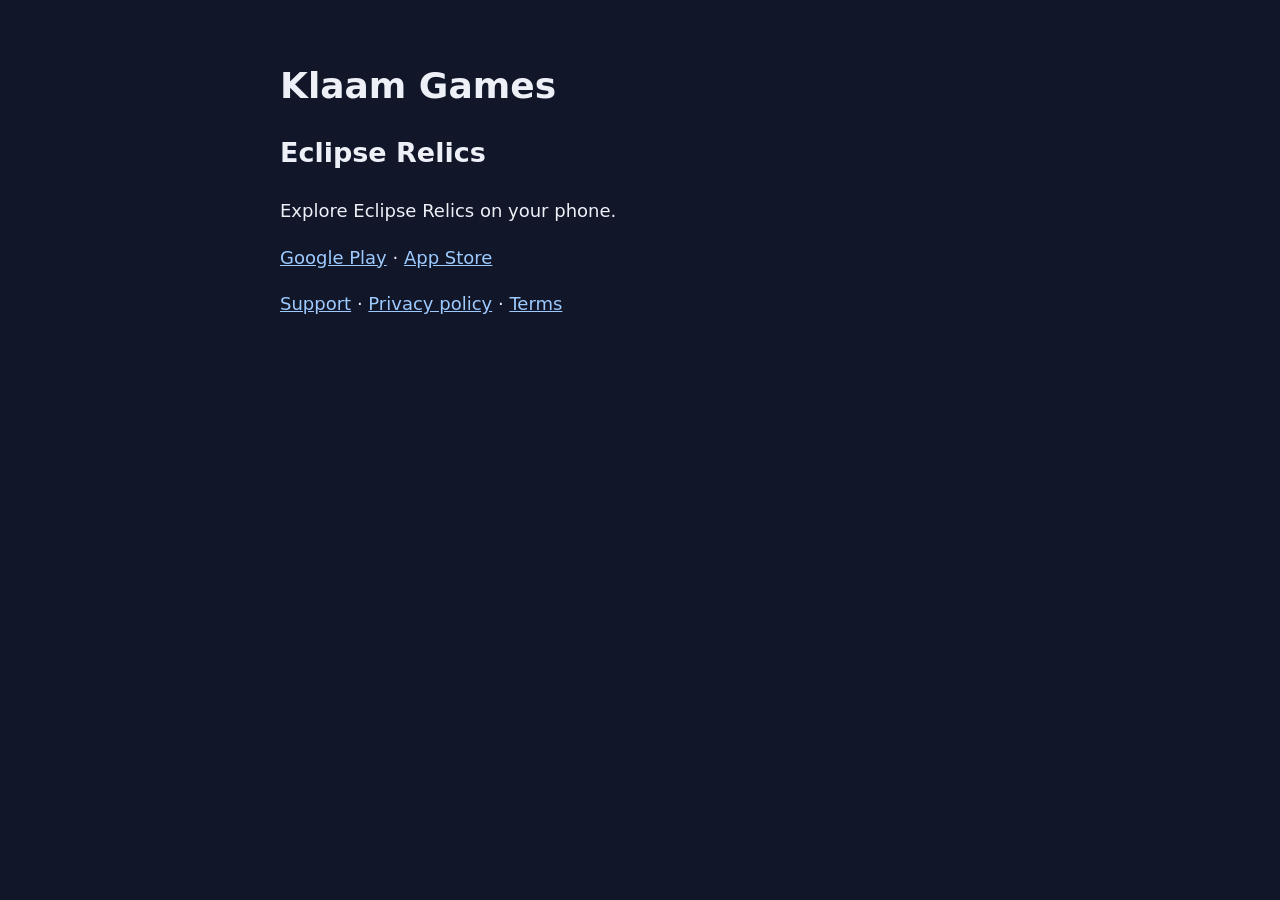
==== index.html @ dec5c5c2 "Publish Klaam Games website and AdMob app-ads verification" ====
<!doctype html>
<html lang="en">
<meta charset="utf-8">
<meta name="viewport" content="width=device-width, initial-scale=1">
<title>Klaam Games — Eclipse Relics</title>
<style>body{font:18px/1.6 system-ui,sans-serif;max-width:720px;margin:64px auto;padding:0 24px;color:#eef0f8;background:#111628}a{color:#9ecbff}h1{line-height:1.2}</style>
<main><h1>Klaam Games</h1><h2>Eclipse Relics</h2>
<p>Explore Eclipse Relics on your phone.</p>
<p><a href="https://play.google.com/store/apps/details?id=com.klaamgames.eclipserelics">Google Play</a> · <a href="https://apps.apple.com/app/id6768101797">App Store</a></p>
<p><a href="/KlaamGames/support.html">Support</a> · <a href="/KlaamGames/privacy.html">Privacy policy</a> · <a href="/KlaamGames/terms.html">Terms</a></p></main>
</html>
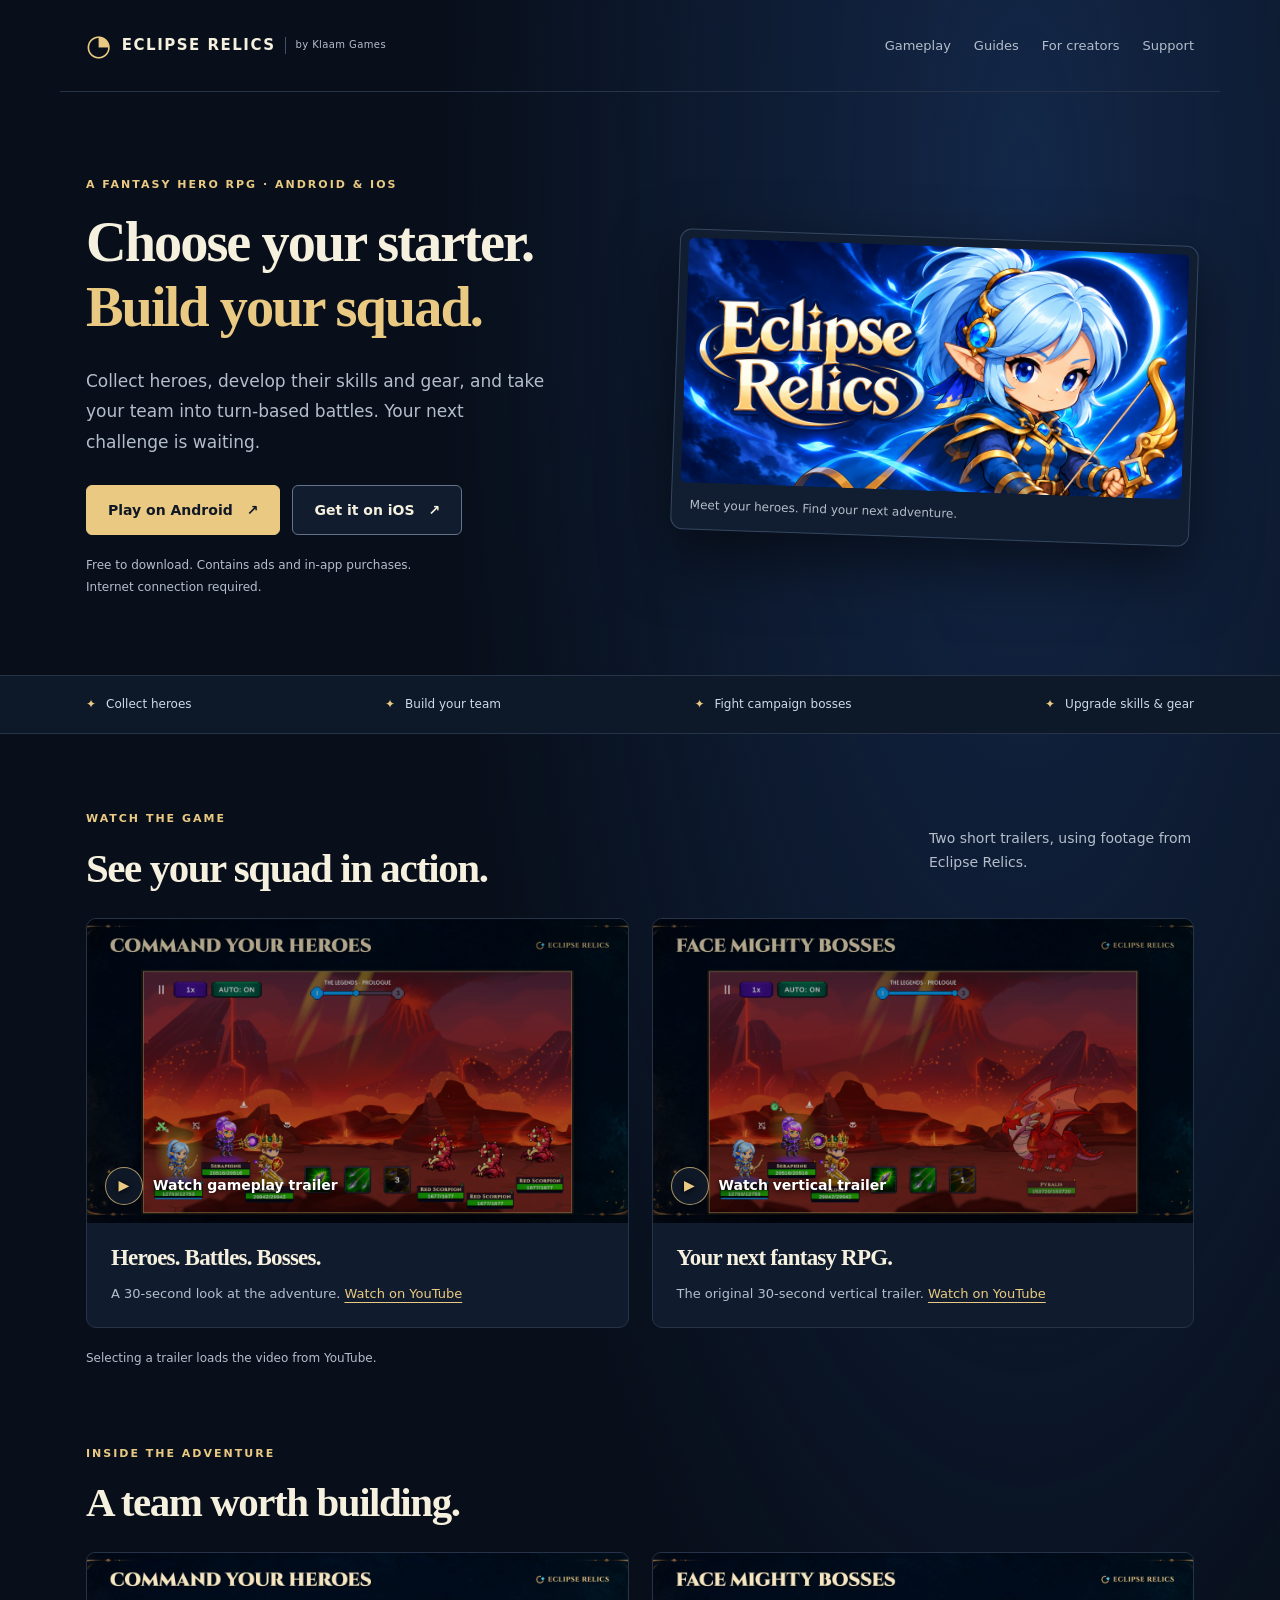
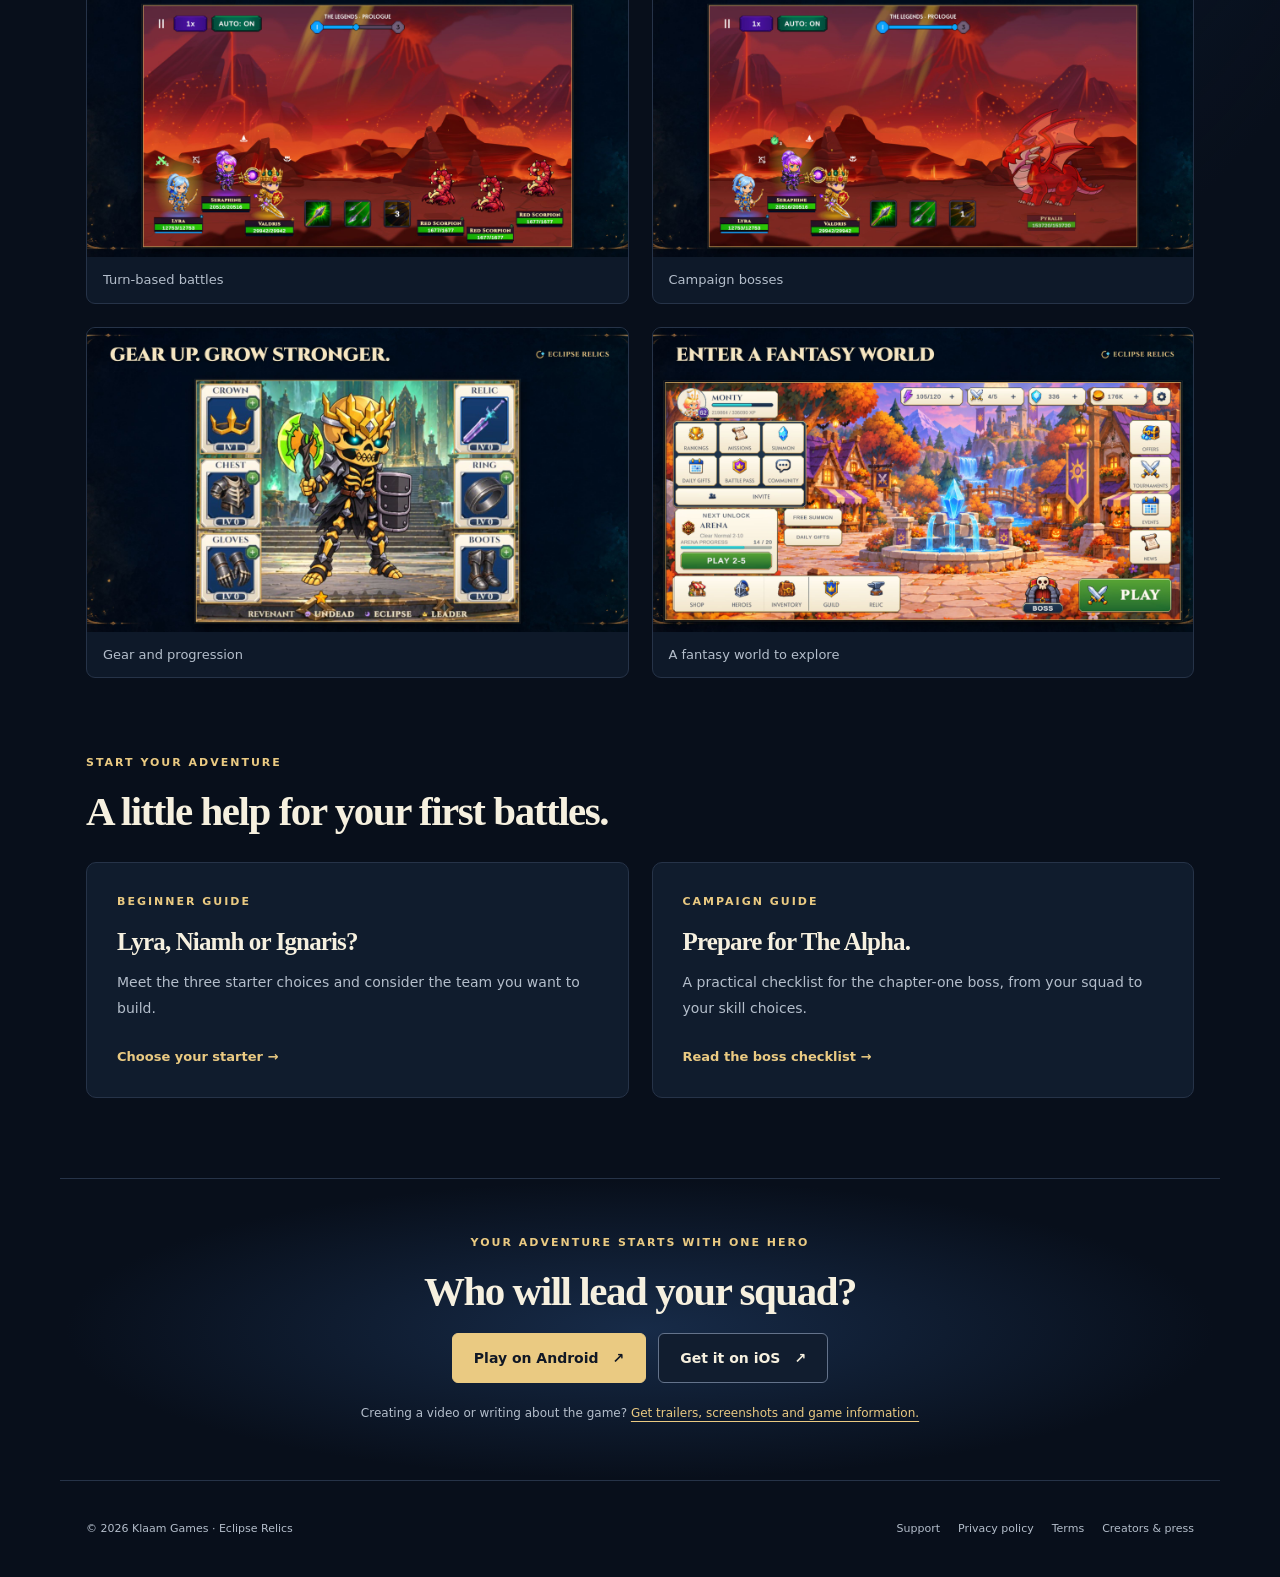
==== commit dfe30f79: "Publish Eclipse Relics gameplay, beginner guides and creator kit" ====
--- a/index.html
+++ b/index.html
@@ -1,11 +1,177 @@
 <!doctype html>
 <html lang="en">
+<head>
 <meta charset="utf-8">
-<meta name="viewport" content="width=device-width, initial-scale=1">
-<title>Klaam Games — Eclipse Relics</title>
-<style>body{font:18px/1.6 system-ui,sans-serif;max-width:720px;margin:64px auto;padding:0 24px;color:#eef0f8;background:#111628}a{color:#9ecbff}h1{line-height:1.2}</style>
-<main><h1>Klaam Games</h1><h2>Eclipse Relics</h2>
-<p>Explore Eclipse Relics on your phone.</p>
-<p><a href="https://play.google.com/store/apps/details?id=com.klaamgames.eclipserelics">Google Play</a> · <a href="https://apps.apple.com/app/id6768101797">App Store</a></p>
-<p><a href="/KlaamGames/support.html">Support</a> · <a href="/KlaamGames/privacy.html">Privacy policy</a> · <a href="/KlaamGames/terms.html">Terms</a></p></main>
+<meta name="viewport" content="width=device-width,initial-scale=1">
+<title>Eclipse Relics — Build Your Hero Squad | Klaam Games</title>
+<meta name="description" content="Choose your starter, collect heroes and build a squad for turn-based fantasy battles. Watch gameplay, read beginner guides and play free on Android or iOS.">
+<link rel="canonical" href="https://darthluvjoy-alt.github.io/">
+<meta property="og:type" content="website">
+<meta property="og:title" content="Eclipse Relics — Build Your Hero Squad | Klaam Games">
+<meta property="og:description" content="Choose your starter, collect heroes and build a squad for turn-based fantasy battles. Watch gameplay, read beginner guides and play free on Android or iOS.">
+<meta property="og:url" content="https://darthluvjoy-alt.github.io/">
+<meta property="og:image" content="https://darthluvjoy-alt.github.io/assets/eclipse-relics-share.png">
+<meta name="twitter:card" content="summary_large_image">
+<meta name="theme-color" content="#080f1b">
+<link rel="stylesheet" href="/styles.css">
+<script src="/site.js" defer>
+</script>
+</head>
+<body>
+<a class="skip" href="#main">Skip to content</a>
+<header class="site-header wrap">
+<a class="brand" href="/">
+<span aria-hidden="true">◔</span> ECLIPSE RELICS <small>by Klaam Games</small>
+</a>
+<nav aria-label="Main navigation">
+<a href="/#gameplay">Gameplay</a>
+<a href="/#guides">Guides</a>
+<a href="/press/">For creators</a>
+<a href="/KlaamGames/support.html">Support</a>
+</nav>
+</header>
+<main id="main">
+<section class="hero wrap">
+<div>
+<p class="eyebrow">A fantasy hero RPG · Android &amp; iOS</p>
+<h1>Choose your starter.<br>
+<em>Build your squad.</em>
+</h1>
+<p class="lead">Collect heroes, develop their skills and gear, and take your team into turn-based battles. Your next challenge is waiting.</p>
+<div class="store-links">
+<a class="button primary" href="https://play.google.com/store/apps/details?id=com.klaamgames.eclipserelics">Play on Android <span aria-hidden="true">↗</span>
+</a>
+<a class="button secondary" href="https://apps.apple.com/app/id6768101797">Get it on iOS <span aria-hidden="true">↗</span>
+</a>
+</div>
+<p class="fineprint">Free to download. Contains ads and in-app purchases.<br>Internet connection required.</p>
+</div>
+<figure class="hero-art">
+<img src="/assets/eclipse-relics-share.png" width="1024" height="500" alt="Lyra, the blue-haired archer, beside the Eclipse Relics logo" fetchpriority="high">
+<figcaption>Meet your heroes. Find your next adventure.</figcaption>
+</figure>
+</section>
+<div class="feature-strip">
+<div class="wrap">
+<span>Collect heroes</span>
+<span>Build your team</span>
+<span>Fight campaign bosses</span>
+<span>Upgrade skills &amp; gear</span>
+</div>
+</div>
+<section class="wrap section" id="gameplay">
+<div class="section-heading">
+<div>
+<p class="eyebrow">Watch the game</p>
+<h2>See your squad in action.</h2>
+</div>
+<p>Two short trailers, using footage from Eclipse Relics.</p>
+</div>
+<div class="trailers">
+<article class="trailer-card">
+<a class="video-preview" href="https://www.youtube.com/watch?v=3YpnAbJ2MR8" data-video="3YpnAbJ2MR8" data-title="Eclipse Relics gameplay trailer">
+<img src="/assets/command-your-heroes.jpg" width="2560" height="1440" loading="lazy" alt="Turn-based battle footage in Eclipse Relics">
+<span class="play-label">
+<b aria-hidden="true">▶</b> Watch gameplay trailer</span>
+</a>
+<div class="card-copy">
+<h3>Heroes. Battles. Bosses.</h3>
+<p>A 30-second look at the adventure. <a href="https://www.youtube.com/watch?v=3YpnAbJ2MR8">Watch on YouTube</a>
+</p>
+</div>
+</article>
+<article class="trailer-card">
+<a class="video-preview" href="https://www.youtube.com/watch?v=YLf_I1Ic7Hc" data-video="YLf_I1Ic7Hc" data-title="Eclipse Relics vertical trailer">
+<img src="/assets/face-mighty-bosses.jpg" width="2560" height="1440" loading="lazy" alt="A campaign boss encounter in Eclipse Relics">
+<span class="play-label">
+<b aria-hidden="true">▶</b> Watch vertical trailer</span>
+</a>
+<div class="card-copy">
+<h3>Your next fantasy RPG.</h3>
+<p>The original 30-second vertical trailer. <a href="https://www.youtube.com/watch?v=YLf_I1Ic7Hc">Watch on YouTube</a>
+</p>
+</div>
+</article>
+</div>
+<p class="fineprint">Selecting a trailer loads the video from YouTube.</p>
+</section>
+<section class="wrap section">
+<div class="section-heading">
+<div>
+<p class="eyebrow">Inside the adventure</p>
+<h2>A team worth building.</h2>
+</div>
+</div>
+<div class="screenshots">
+<figure>
+<a href="/assets/command-your-heroes.jpg">
+<img src="/assets/command-your-heroes.jpg" width="2560" height="1440" loading="lazy" alt="Eclipse Relics prologue battle with hero and skill controls">
+</a>
+<figcaption>Turn-based battles</figcaption>
+</figure>
+<figure>
+<a href="/assets/face-mighty-bosses.jpg">
+<img src="/assets/face-mighty-bosses.jpg" width="2560" height="1440" loading="lazy" alt="A campaign boss encounter">
+</a>
+<figcaption>Campaign bosses</figcaption>
+</figure>
+<figure>
+<a href="/assets/gear-up.jpg">
+<img src="/assets/gear-up.jpg" width="2560" height="1440" loading="lazy" alt="Hero equipment and progression in Eclipse Relics">
+</a>
+<figcaption>Gear and progression</figcaption>
+</figure>
+<figure>
+<a href="/assets/fantasy-world.jpg">
+<img src="/assets/fantasy-world.jpg" width="2560" height="1440" loading="lazy" alt="A fantasy location in Eclipse Relics">
+</a>
+<figcaption>A fantasy world to explore</figcaption>
+</figure>
+</div>
+</section>
+<section class="wrap section" id="guides">
+<div class="section-heading">
+<div>
+<p class="eyebrow">Start your adventure</p>
+<h2>A little help for your first battles.</h2>
+</div>
+</div>
+<div class="guide-cards">
+<a class="guide-card" href="/guides/choose-your-starter/">
+<span class="eyebrow">Beginner guide</span>
+<h3>Lyra, Niamh or Ignaris?</h3>
+<p>Meet the three starter choices and consider the team you want to build.</p>
+<span class="text-link">Choose your starter →</span>
+</a>
+<a class="guide-card" href="/guides/the-alpha/">
+<span class="eyebrow">Campaign guide</span>
+<h3>Prepare for The Alpha.</h3>
+<p>A practical checklist for the chapter-one boss, from your squad to your skill choices.</p>
+<span class="text-link">Read the boss checklist →</span>
+</a>
+</div>
+</section>
+<section class="wrap final-cta">
+<p class="eyebrow">Your adventure starts with one hero</p>
+<h2>Who will lead your squad?</h2>
+<div class="store-links">
+<a class="button primary" href="https://play.google.com/store/apps/details?id=com.klaamgames.eclipserelics">Play on Android <span aria-hidden="true">↗</span>
+</a>
+<a class="button secondary" href="https://apps.apple.com/app/id6768101797">Get it on iOS <span aria-hidden="true">↗</span>
+</a>
+</div>
+<p class="fineprint">Creating a video or writing about the game? <a href="/press/">Get trailers, screenshots and game information.</a>
+</p>
+</section>
+</main>
+<footer class="wrap site-footer">
+<p>© 2026 Klaam Games · Eclipse Relics</p>
+<nav aria-label="Footer navigation">
+<a href="/KlaamGames/support.html">Support</a>
+<a href="/KlaamGames/privacy.html">Privacy policy</a>
+<a href="/KlaamGames/terms.html">Terms</a>
+<a href="/press/">Creators &amp; press</a>
+</nav>
+</footer>
+</body>
 </html>
--- a/styles.css
+++ b/styles.css
@@ -0,0 +1 @@
+:root{color-scheme:dark;--bg:#080f1b;--panel:#101c2d;--text:#f6f0df;--muted:#b4becb;--gold:#eaca82;--line:#263348;font-family:system-ui,-apple-system,BlinkMacSystemFont,"Segoe UI",sans-serif;line-height:1.65;color:var(--text);background:var(--bg)}*{box-sizing:border-box}html{scroll-behavior:smooth;scroll-padding-top:24px}body{margin:0;background:radial-gradient(ellipse at 80% 6%,#132748 0,transparent 40%),var(--bg)}a{color:var(--gold);text-underline-offset:4px}a:hover{color:#fff0c9}a:focus-visible,button:focus-visible{outline:3px solid #8ecbff;outline-offset:5px}img{display:block;max-width:100%;height:auto}figure{margin:0}.wrap{max-width:1160px;margin-inline:auto;padding-inline:26px}.skip{position:absolute;top:-100px;left:20px;z-index:10;padding:12px;background:var(--gold);color:var(--bg)}.skip:focus{top:12px}.site-header{display:flex;align-items:center;justify-content:space-between;gap:24px;min-height:92px;border-bottom:1px solid var(--line)}.brand{display:flex;align-items:center;gap:9px;color:var(--text);font-weight:800;font-size:15px;letter-spacing:1.5px;text-decoration:none}.brand small{color:var(--muted);font-size:10px;letter-spacing:.4px;border-left:1px solid #41506a;padding-left:10px;font-weight:500}.brand>span{font-size:29px;color:var(--gold)}nav{display:flex;gap:23px;flex-wrap:wrap}nav a{color:var(--muted);font-size:13px;text-decoration:none}.hero{display:grid;grid-template-columns:1.06fr 1fr;align-items:center;gap:38px;padding-block:84px 76px}.eyebrow{text-transform:uppercase;letter-spacing:2px;font-size:11px;font-weight:700;color:var(--gold);margin:0 0 16px}h1,h2,h3{font-family:Georgia,"Times New Roman",serif;line-height:1.15;letter-spacing:-.035em}h1{font-size:clamp(38px,4.4vw,61px);margin:0 0 26px}h1 em{font-style:normal;color:var(--gold)}h2{font-size:clamp(30px,3.2vw,43px);margin:0 0 18px}h3{font-size:25px;margin:0 0 12px}.lead{font-size:17px;line-height:1.8;color:var(--muted);max-width:460px;margin-bottom:28px}.store-links{display:flex;flex-wrap:wrap;gap:12px}.button{display:inline-flex;align-items:center;justify-content:center;gap:14px;min-height:50px;padding:12px 21px;border:1px solid var(--gold);border-radius:6px;text-decoration:none;font-size:14px;font-weight:700}.button.primary{background:var(--gold);color:#111825}.button.primary:hover{background:#f5dcaa}.button.secondary{color:var(--text);border-color:#64738b;background:#111d2f}.fineprint{font-size:12px;line-height:1.8;color:var(--muted);margin-block:20px 0}.hero-art{padding:8px;border:1px solid #354760;background:#111d30;border-radius:12px;box-shadow:0 25px 65px #0008;transform:rotate(2deg)}.hero-art img{border-radius:6px}.hero-art figcaption{font-size:12px;color:var(--muted);padding:13px 10px 5px}.feature-strip{border-block:1px solid var(--line);background:#0d1828}.feature-strip .wrap{display:flex;justify-content:space-between;gap:18px;padding-block:19px}.feature-strip span{font-size:12px;color:#cfdae8}.feature-strip span::before{content:"✦";color:var(--gold);padding-right:10px}.section{padding-top:76px}.section-heading{display:flex;justify-content:space-between;align-items:end;gap:32px;margin-bottom:26px}.section-heading>p{color:var(--muted);font-size:14px;max-width:265px;margin:0 0 18px}.section-heading h2{margin-bottom:0}.trailers{display:grid;grid-template-columns:1fr 1fr;gap:23px}.trailer-card,.guide-card{border:1px solid var(--line);border-radius:10px;background:var(--panel);overflow:hidden}.video-preview{display:block;position:relative;aspect-ratio:16/9;overflow:hidden;background:#000}.video-preview img{height:100%;width:100%;object-fit:cover;opacity:.72;transition:opacity .2s}.video-preview:hover img{opacity:.92}.play-label{position:absolute;bottom:18px;left:18px;right:18px;display:flex;align-items:center;gap:10px;font-size:14px;font-weight:700;color:#fff;text-shadow:0 1px 6px #000}.play-label b{display:grid;place-items:center;width:38px;height:38px;border:1px solid #eaca82b3;border-radius:50%;background:#111b2ae8;color:var(--gold);font-size:14px}.card-copy{padding:22px 24px}.card-copy h3{font-size:23px}.card-copy p{font-size:13px;color:var(--muted);margin:0}.video-frame{display:block;width:100%;aspect-ratio:16/9;border:0;background:#000}.screenshots{display:grid;grid-template-columns:1fr 1fr;gap:23px}.screenshots figure{overflow:hidden;border:1px solid var(--line);border-radius:9px;background:#0e1929}.screenshots img{width:100%;aspect-ratio:16/9;object-fit:contain}.screenshots figcaption{padding:12px 16px;font-size:13px;color:var(--muted)}.guide-cards{display:grid;grid-template-columns:1fr 1fr;gap:23px}.guide-card{display:block;padding:30px;text-decoration:none;color:var(--text)}.guide-card:hover{border-color:#8e7954;color:#fff}.guide-card .eyebrow{display:block;margin-bottom:17px}.guide-card p{color:var(--muted);font-size:14px;line-height:1.8}.text-link{display:block;margin-top:25px;color:var(--gold);font-size:13px;font-weight:700}.final-cta{text-align:center;margin-top:80px;padding-block:55px;border-top:1px solid var(--line);background:radial-gradient(ellipse at center,#172b48,transparent 70%)}.final-cta .store-links{justify-content:center}.site-footer{display:flex;justify-content:space-between;gap:20px;align-items:center;padding-block:28px;border-top:1px solid var(--line)}.site-footer p{font-size:11px;color:var(--muted)}.site-footer nav{gap:18px}.site-footer nav a{font-size:11px}.article{max-width:900px;padding-block:52px 70px}.breadcrumb{font-size:12px;color:var(--muted);margin:0 0 30px}.article h1{font-size:clamp(37px,5vw,54px);max-width:800px}.article h2{font-size:29px;margin-top:42px}.article h3{font-size:23px;margin-top:24px}.article p,.article li{color:#c8d1dd;font-size:16px;line-height:1.85}.article strong{color:var(--text)}.article li+li{margin-top:13px}.article .lede{font-size:19px;color:var(--muted)}.callout{border-left:3px solid var(--gold);background:#101f32;padding:14px 22px;margin-block:28px}.callout p{margin-block:7px}.starter-grid{display:grid;grid-template-columns:repeat(3,1fr);gap:16px;margin-top:28px}.starter{border:1px solid var(--line);border-radius:8px;padding:22px;background:var(--panel)}.starter h2{font-size:29px;margin:0}.starter .role{font-size:11px;color:var(--gold);text-transform:uppercase;letter-spacing:1.5px}.starter p{font-size:14px}.article .store-links{margin-top:28px}.facts{display:grid;grid-template-columns:130px 1fr;gap:12px 22px;border-block:1px solid var(--line);padding-block:24px;margin-block:28px}.facts dt{font-size:13px;color:var(--gold)}.facts dd{margin:0;font-size:14px;color:#c8d1dd}.article .trailers{margin-top:24px}.article .card-copy{padding:18px}.article .card-copy h3{font-size:21px;margin-top:0}.article .card-copy p{font-size:13px}.download-list li{font-size:14px}@media(max-width:800px){.site-header{align-items:flex-start;flex-direction:column;gap:15px;padding-block:20px}nav{gap:22px}.hero{grid-template-columns:1fr;padding-block:42px;gap:32px}.hero-art{transform:none;max-width:630px}.hero h1{font-size:clamp(40px,8vw,58px)}.feature-strip .wrap{display:grid;grid-template-columns:1fr 1fr;gap:12px}.section{padding-top:48px}.section-heading{align-items:flex-start;flex-direction:column;gap:14px}.section-heading>p{margin:0}.starter-grid{grid-template-columns:1fr}.starter h2{margin:0}.site-footer{align-items:flex-start;flex-direction:column;gap:8px}.final-cta{margin-top:48px}.article{padding-top:32px}}@media(max-width:520px){.wrap{padding-inline:20px}.brand{font-size:13px;letter-spacing:1px}.brand small{font-size:9px}.site-header nav{gap:19px}.site-header nav a{font-size:12px}.hero h1{font-size:41px}.hero .lead{font-size:16px}.store-links{gap:10px}.store-links .button{padding:12px 16px;font-size:13px}.feature-strip span{font-size:11px}.trailers,.screenshots,.guide-cards{grid-template-columns:1fr}.guide-card{padding:24px}.facts{grid-template-columns:1fr;gap:4px}.facts dd{margin-bottom:12px}.article h1{font-size:37px}.article .lede{font-size:17px}.final-cta h2,.section-heading h2{font-size:34px}}@media(prefers-reduced-motion:reduce){html{scroll-behavior:auto}*{transition:none!important}}
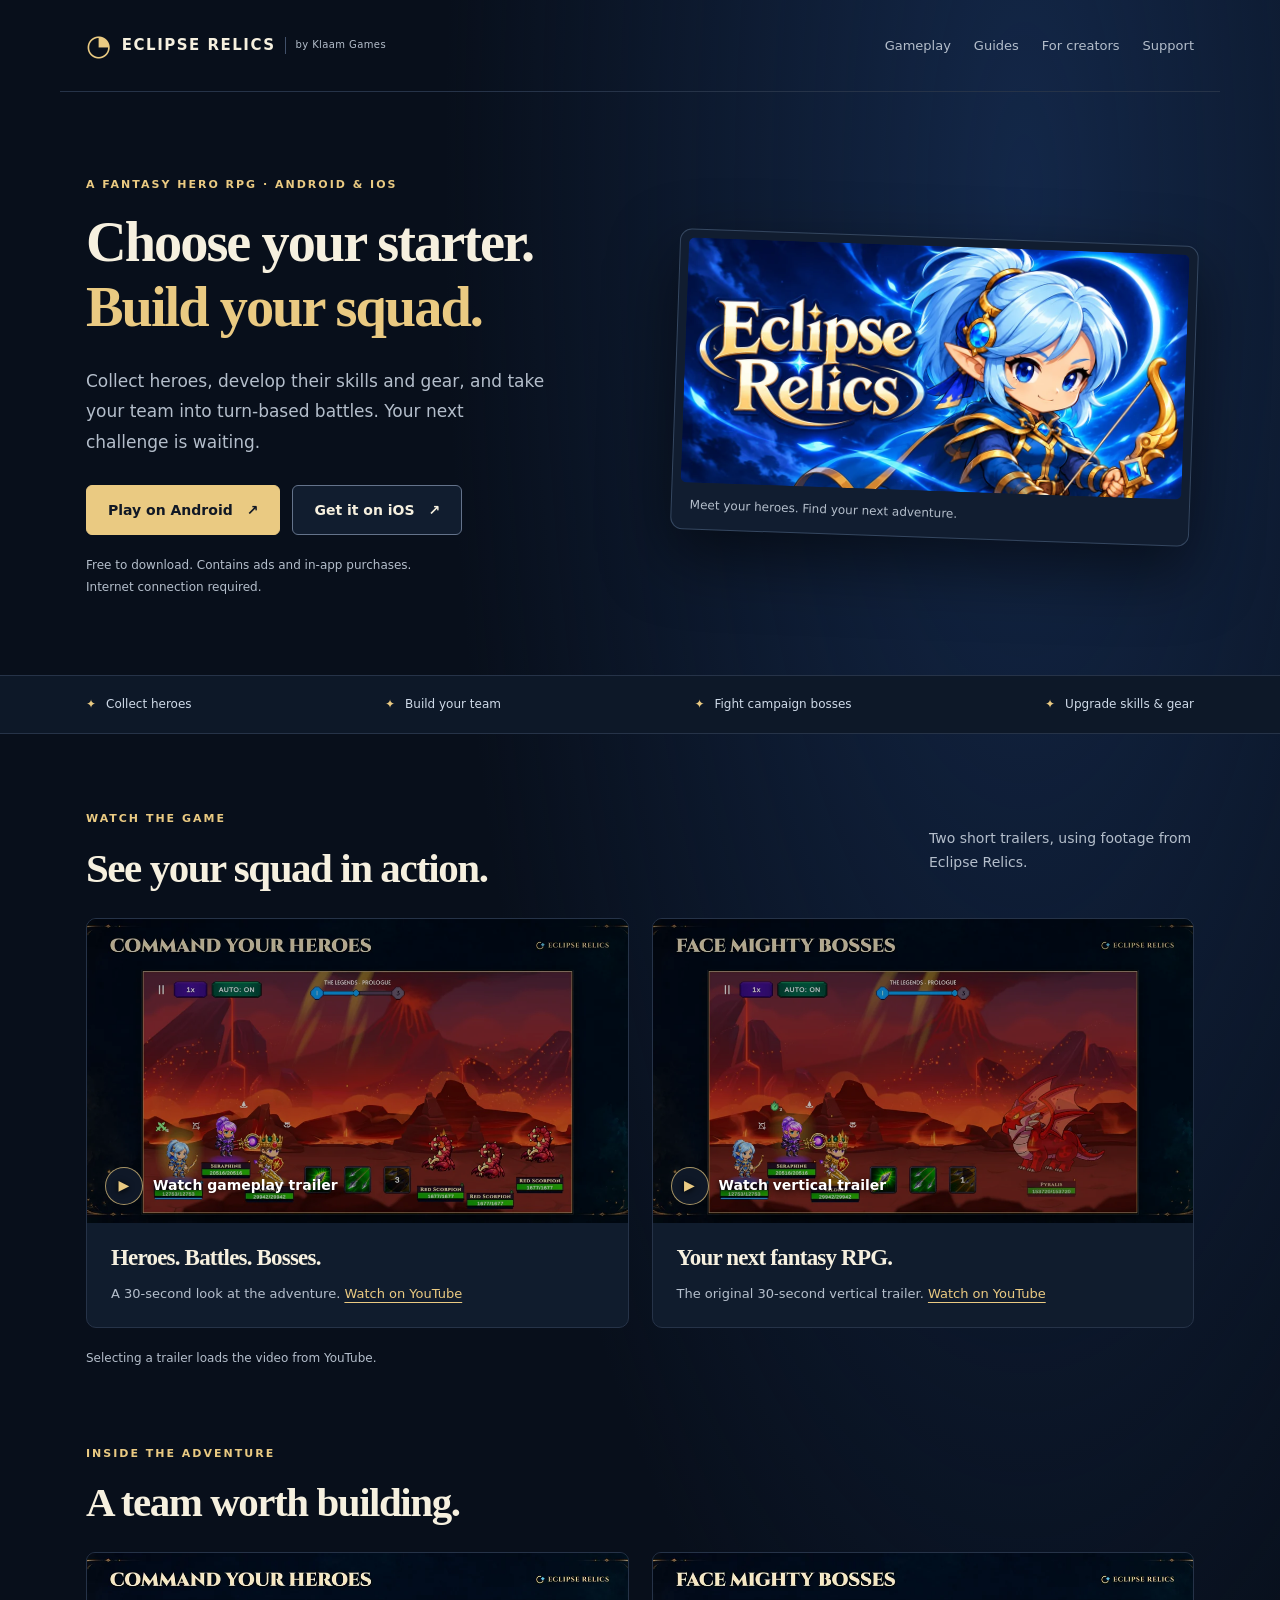
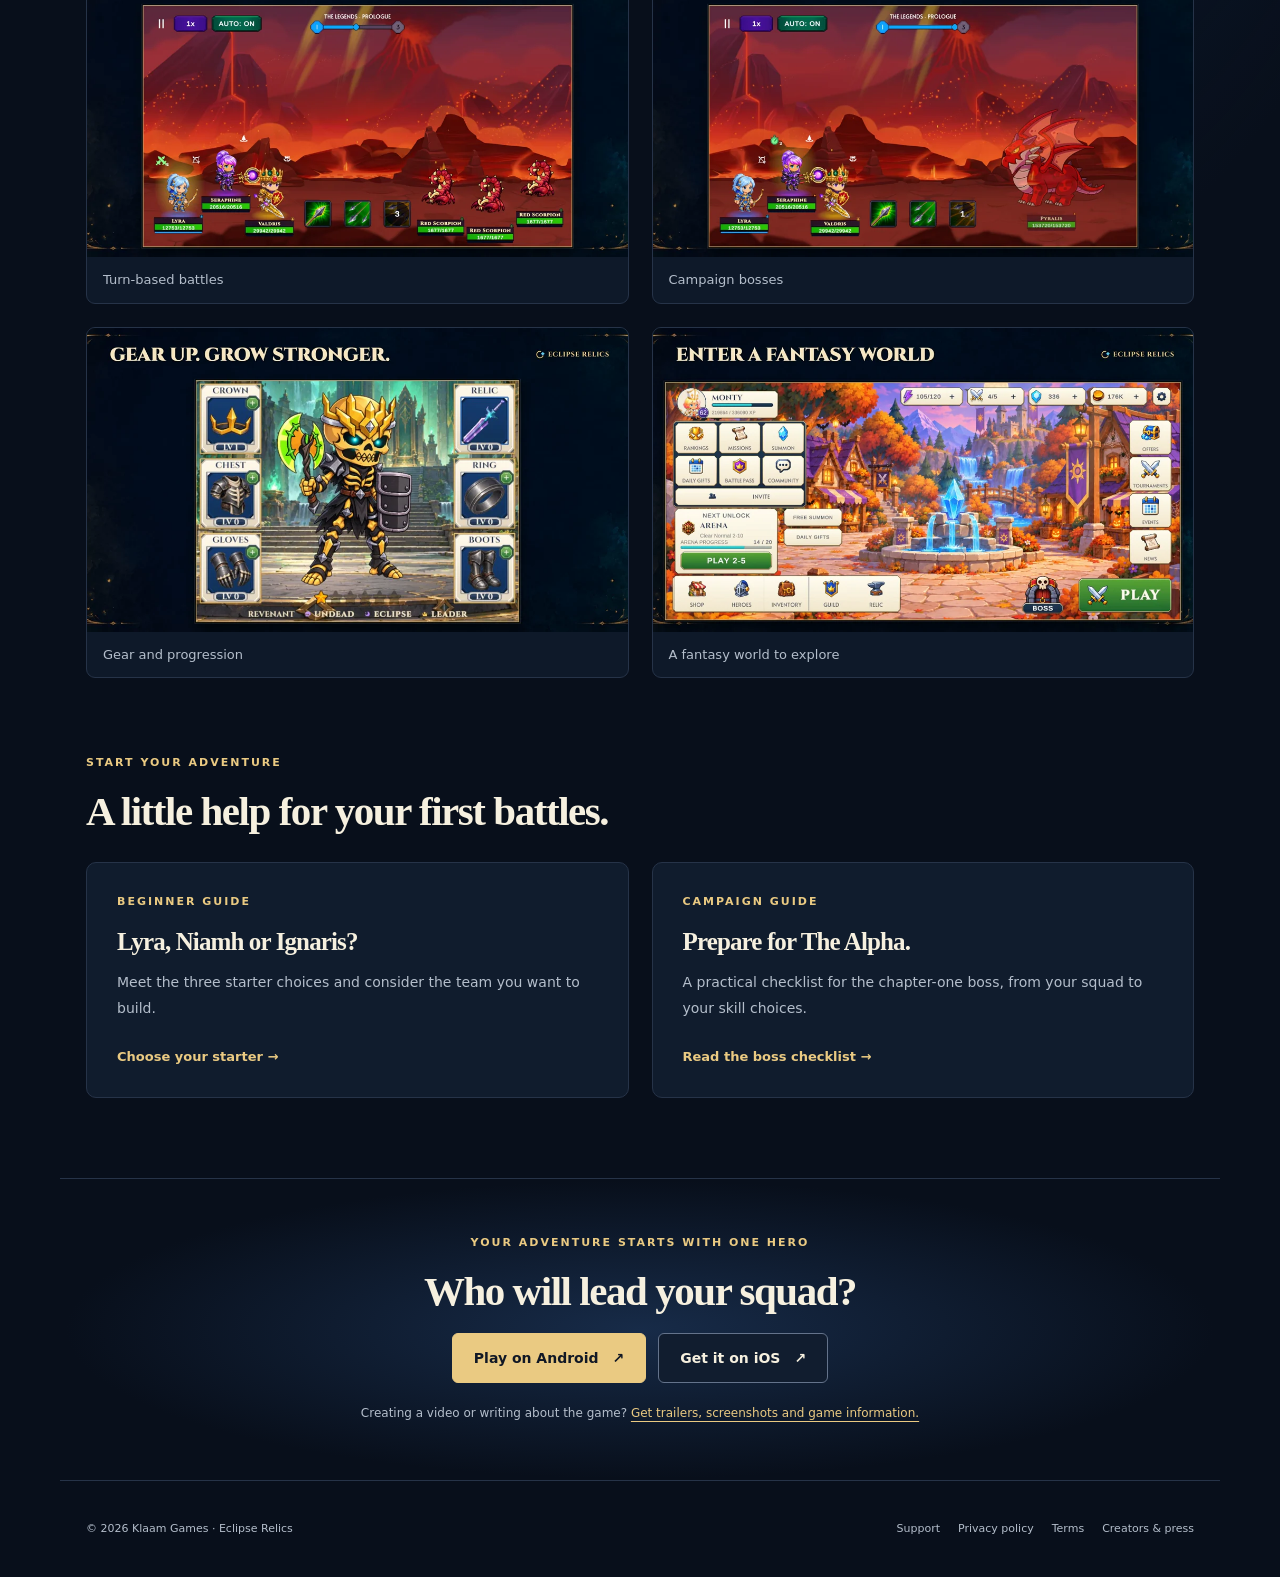
==== commit 82fd5cc4: "Reduce mobile image payload while preserving full-size press downloads" ====
--- a/index.html
+++ b/index.html
@@ -47,7 +47,7 @@
 <p class="fineprint">Free to download. Contains ads and in-app purchases.<br>Internet connection required.</p>
 </div>
 <figure class="hero-art">
-<img src="/assets/eclipse-relics-share.png" width="1024" height="500" alt="Lyra, the blue-haired archer, beside the Eclipse Relics logo" fetchpriority="high">
+<img src="/assets/eclipse-relics-hero.webp" width="1024" height="500" alt="Lyra, the blue-haired archer, beside the Eclipse Relics logo" fetchpriority="high">
 <figcaption>Meet your heroes. Find your next adventure.</figcaption>
 </figure>
 </section>
@@ -70,7 +70,7 @@
 <div class="trailers">
 <article class="trailer-card">
 <a class="video-preview" href="https://www.youtube.com/watch?v=3YpnAbJ2MR8" data-video="3YpnAbJ2MR8" data-title="Eclipse Relics gameplay trailer">
-<img src="/assets/command-your-heroes.jpg" width="2560" height="1440" loading="lazy" alt="Turn-based battle footage in Eclipse Relics">
+<img src="/assets/command-your-heroes.webp" width="2560" height="1440" loading="lazy" alt="Turn-based battle footage in Eclipse Relics">
 <span class="play-label">
 <b aria-hidden="true">▶</b> Watch gameplay trailer</span>
 </a>
@@ -82,7 +82,7 @@
 </article>
 <article class="trailer-card">
 <a class="video-preview" href="https://www.youtube.com/watch?v=YLf_I1Ic7Hc" data-video="YLf_I1Ic7Hc" data-title="Eclipse Relics vertical trailer">
-<img src="/assets/face-mighty-bosses.jpg" width="2560" height="1440" loading="lazy" alt="A campaign boss encounter in Eclipse Relics">
+<img src="/assets/face-mighty-bosses.webp" width="2560" height="1440" loading="lazy" alt="A campaign boss encounter in Eclipse Relics">
 <span class="play-label">
 <b aria-hidden="true">▶</b> Watch vertical trailer</span>
 </a>
@@ -105,25 +105,25 @@
 <div class="screenshots">
 <figure>
 <a href="/assets/command-your-heroes.jpg">
-<img src="/assets/command-your-heroes.jpg" width="2560" height="1440" loading="lazy" alt="Eclipse Relics prologue battle with hero and skill controls">
+<img src="/assets/command-your-heroes.webp" width="2560" height="1440" loading="lazy" alt="Eclipse Relics prologue battle with hero and skill controls">
 </a>
 <figcaption>Turn-based battles</figcaption>
 </figure>
 <figure>
 <a href="/assets/face-mighty-bosses.jpg">
-<img src="/assets/face-mighty-bosses.jpg" width="2560" height="1440" loading="lazy" alt="A campaign boss encounter">
+<img src="/assets/face-mighty-bosses.webp" width="2560" height="1440" loading="lazy" alt="A campaign boss encounter">
 </a>
 <figcaption>Campaign bosses</figcaption>
 </figure>
 <figure>
 <a href="/assets/gear-up.jpg">
-<img src="/assets/gear-up.jpg" width="2560" height="1440" loading="lazy" alt="Hero equipment and progression in Eclipse Relics">
+<img src="/assets/gear-up.webp" width="2560" height="1440" loading="lazy" alt="Hero equipment and progression in Eclipse Relics">
 </a>
 <figcaption>Gear and progression</figcaption>
 </figure>
 <figure>
 <a href="/assets/fantasy-world.jpg">
-<img src="/assets/fantasy-world.jpg" width="2560" height="1440" loading="lazy" alt="A fantasy location in Eclipse Relics">
+<img src="/assets/fantasy-world.webp" width="2560" height="1440" loading="lazy" alt="A fantasy location in Eclipse Relics">
 </a>
 <figcaption>A fantasy world to explore</figcaption>
 </figure>
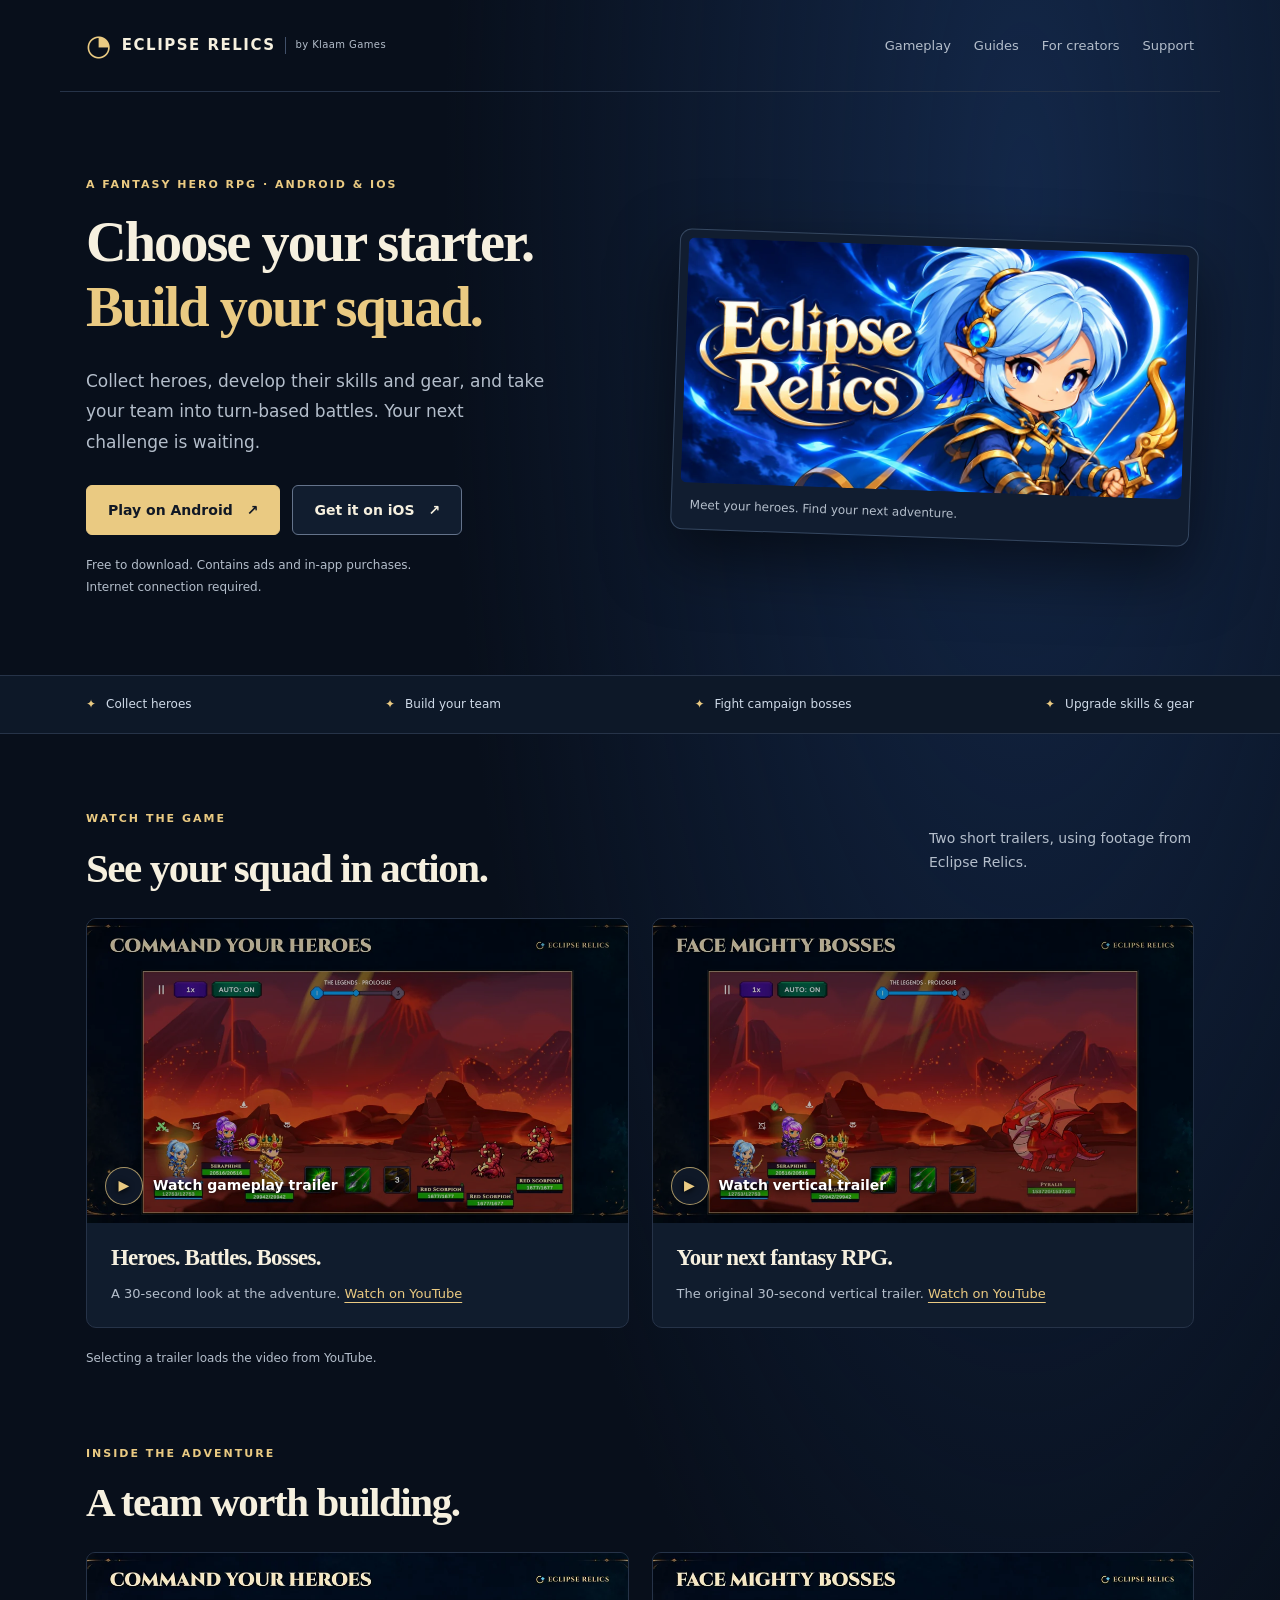
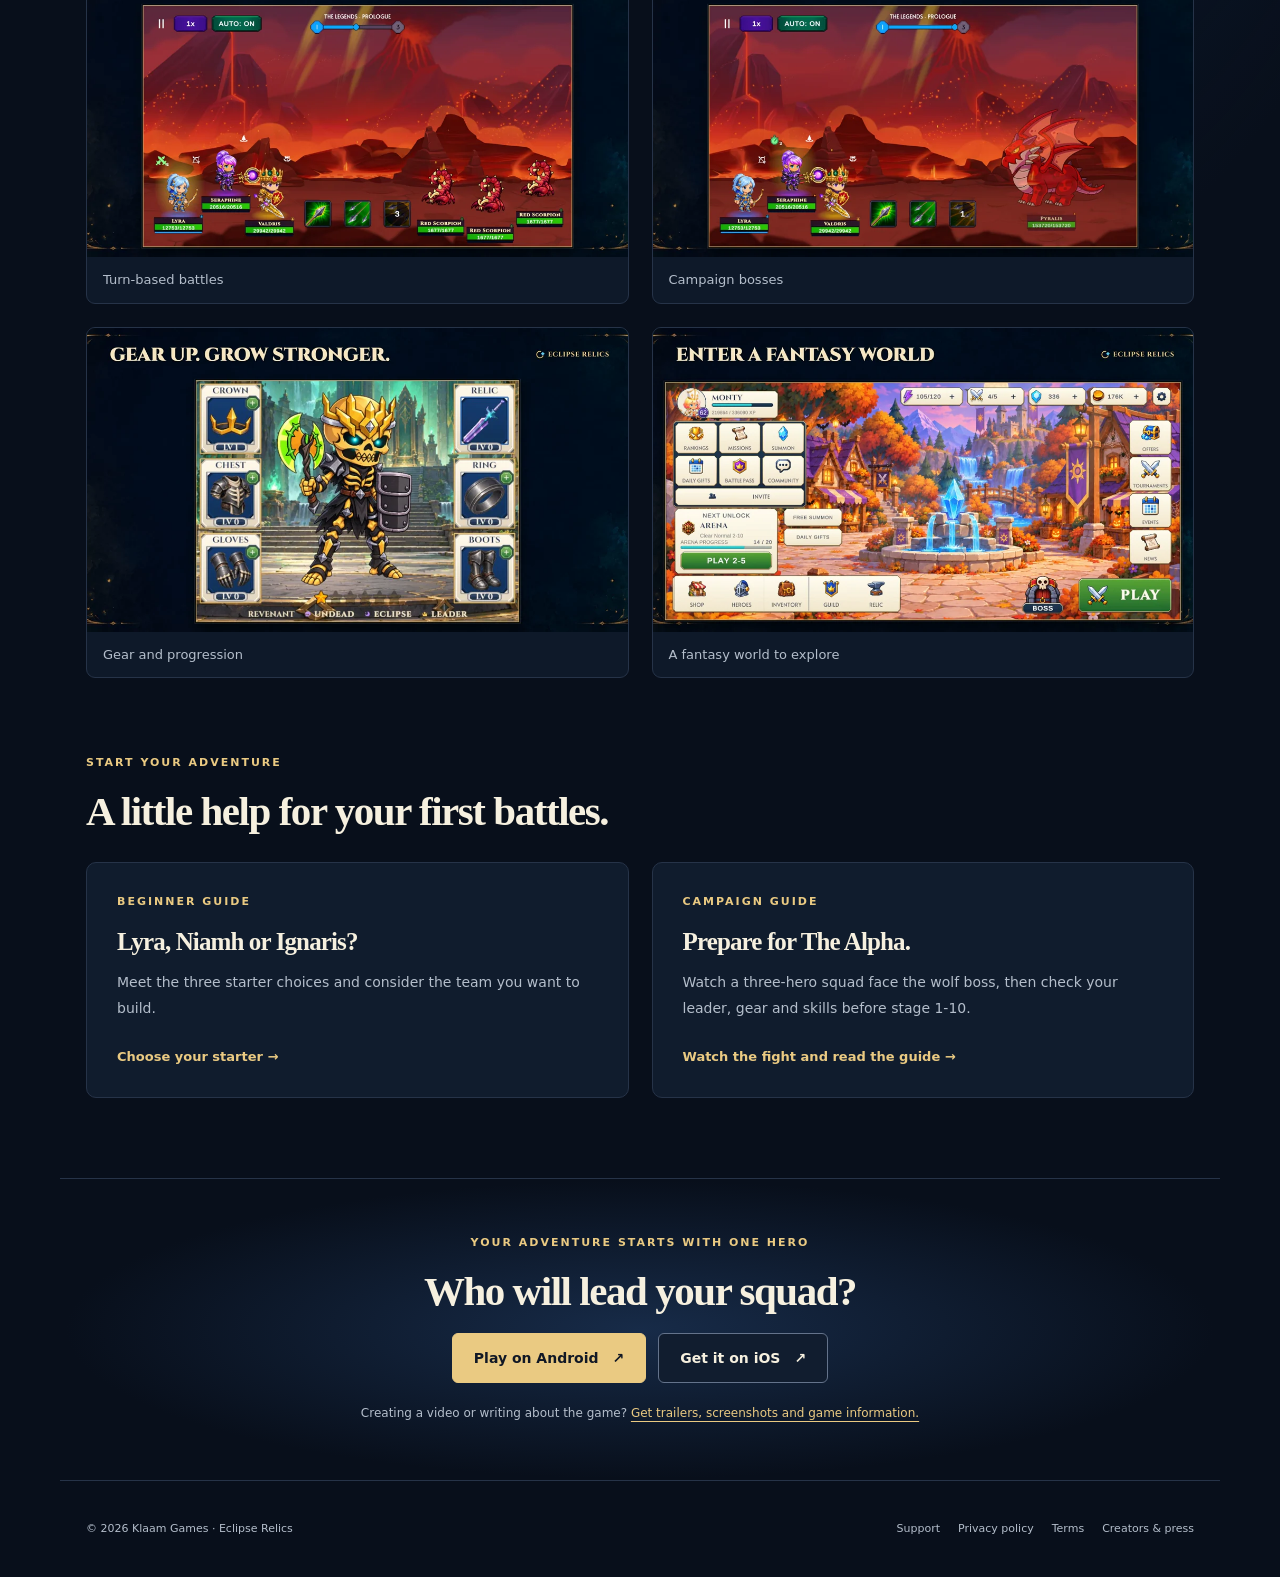
==== commit 9a8625ba: "Feature the Alpha gameplay pilot and attribute organic store links" ====
--- a/index.html
+++ b/index.html
@@ -39,9 +39,9 @@
 </h1>
 <p class="lead">Collect heroes, develop their skills and gear, and take your team into turn-based battles. Your next challenge is waiting.</p>
 <div class="store-links">
-<a class="button primary" href="https://play.google.com/store/apps/details?id=com.klaamgames.eclipserelics">Play on Android <span aria-hidden="true">↗</span>
+<a class="button primary" data-store="google" href="https://play.google.com/store/apps/details?id=com.klaamgames.eclipserelics&amp;utm_source=web-home&amp;utm_campaign=organic-pilot-20261118&amp;referrer=utm_source%3Dweb-home%26utm_campaign%3Dorganic-pilot-20261118">Play on Android <span aria-hidden="true">↗</span>
 </a>
-<a class="button secondary" href="https://apps.apple.com/app/id6768101797">Get it on iOS <span aria-hidden="true">↗</span>
+<a class="button secondary" data-store="apple" href="https://apps.apple.com/app/apple-store/id6768101797?pt=128887662&amp;ct=op18-web-home&amp;mt=8">Get it on iOS <span aria-hidden="true">↗</span>
 </a>
 </div>
 <p class="fineprint">Free to download. Contains ads and in-app purchases.<br>Internet connection required.</p>
@@ -146,8 +146,8 @@
 <a class="guide-card" href="/guides/the-alpha/">
 <span class="eyebrow">Campaign guide</span>
 <h3>Prepare for The Alpha.</h3>
-<p>A practical checklist for the chapter-one boss, from your squad to your skill choices.</p>
-<span class="text-link">Read the boss checklist →</span>
+<p>Watch a three-hero squad face the wolf boss, then check your leader, gear and skills before stage 1-10.</p>
+<span class="text-link">Watch the fight and read the guide →</span>
 </a>
 </div>
 </section>
@@ -155,9 +155,9 @@
 <p class="eyebrow">Your adventure starts with one hero</p>
 <h2>Who will lead your squad?</h2>
 <div class="store-links">
-<a class="button primary" href="https://play.google.com/store/apps/details?id=com.klaamgames.eclipserelics">Play on Android <span aria-hidden="true">↗</span>
+<a class="button primary" data-store="google" href="https://play.google.com/store/apps/details?id=com.klaamgames.eclipserelics&amp;utm_source=web-home&amp;utm_campaign=organic-pilot-20261118&amp;referrer=utm_source%3Dweb-home%26utm_campaign%3Dorganic-pilot-20261118">Play on Android <span aria-hidden="true">↗</span>
 </a>
-<a class="button secondary" href="https://apps.apple.com/app/id6768101797">Get it on iOS <span aria-hidden="true">↗</span>
+<a class="button secondary" data-store="apple" href="https://apps.apple.com/app/apple-store/id6768101797?pt=128887662&amp;ct=op18-web-home&amp;mt=8">Get it on iOS <span aria-hidden="true">↗</span>
 </a>
 </div>
 <p class="fineprint">Creating a video or writing about the game? <a href="/press/">Get trailers, screenshots and game information.</a>
--- a/styles.css
+++ b/styles.css
@@ -1 +1,21 @@
-:root{color-scheme:dark;--bg:#080f1b;--panel:#101c2d;--text:#f6f0df;--muted:#b4becb;--gold:#eaca82;--line:#263348;font-family:system-ui,-apple-system,BlinkMacSystemFont,"Segoe UI",sans-serif;line-height:1.65;color:var(--text);background:var(--bg)}*{box-sizing:border-box}html{scroll-behavior:smooth;scroll-padding-top:24px}body{margin:0;background:radial-gradient(ellipse at 80% 6%,#132748 0,transparent 40%),var(--bg)}a{color:var(--gold);text-underline-offset:4px}a:hover{color:#fff0c9}a:focus-visible,button:focus-visible{outline:3px solid #8ecbff;outline-offset:5px}img{display:block;max-width:100%;height:auto}figure{margin:0}.wrap{max-width:1160px;margin-inline:auto;padding-inline:26px}.skip{position:absolute;top:-100px;left:20px;z-index:10;padding:12px;background:var(--gold);color:var(--bg)}.skip:focus{top:12px}.site-header{display:flex;align-items:center;justify-content:space-between;gap:24px;min-height:92px;border-bottom:1px solid var(--line)}.brand{display:flex;align-items:center;gap:9px;color:var(--text);font-weight:800;font-size:15px;letter-spacing:1.5px;text-decoration:none}.brand small{color:var(--muted);font-size:10px;letter-spacing:.4px;border-left:1px solid #41506a;padding-left:10px;font-weight:500}.brand>span{font-size:29px;color:var(--gold)}nav{display:flex;gap:23px;flex-wrap:wrap}nav a{color:var(--muted);font-size:13px;text-decoration:none}.hero{display:grid;grid-template-columns:1.06fr 1fr;align-items:center;gap:38px;padding-block:84px 76px}.eyebrow{text-transform:uppercase;letter-spacing:2px;font-size:11px;font-weight:700;color:var(--gold);margin:0 0 16px}h1,h2,h3{font-family:Georgia,"Times New Roman",serif;line-height:1.15;letter-spacing:-.035em}h1{font-size:clamp(38px,4.4vw,61px);margin:0 0 26px}h1 em{font-style:normal;color:var(--gold)}h2{font-size:clamp(30px,3.2vw,43px);margin:0 0 18px}h3{font-size:25px;margin:0 0 12px}.lead{font-size:17px;line-height:1.8;color:var(--muted);max-width:460px;margin-bottom:28px}.store-links{display:flex;flex-wrap:wrap;gap:12px}.button{display:inline-flex;align-items:center;justify-content:center;gap:14px;min-height:50px;padding:12px 21px;border:1px solid var(--gold);border-radius:6px;text-decoration:none;font-size:14px;font-weight:700}.button.primary{background:var(--gold);color:#111825}.button.primary:hover{background:#f5dcaa}.button.secondary{color:var(--text);border-color:#64738b;background:#111d2f}.fineprint{font-size:12px;line-height:1.8;color:var(--muted);margin-block:20px 0}.hero-art{padding:8px;border:1px solid #354760;background:#111d30;border-radius:12px;box-shadow:0 25px 65px #0008;transform:rotate(2deg)}.hero-art img{border-radius:6px}.hero-art figcaption{font-size:12px;color:var(--muted);padding:13px 10px 5px}.feature-strip{border-block:1px solid var(--line);background:#0d1828}.feature-strip .wrap{display:flex;justify-content:space-between;gap:18px;padding-block:19px}.feature-strip span{font-size:12px;color:#cfdae8}.feature-strip span::before{content:"✦";color:var(--gold);padding-right:10px}.section{padding-top:76px}.section-heading{display:flex;justify-content:space-between;align-items:end;gap:32px;margin-bottom:26px}.section-heading>p{color:var(--muted);font-size:14px;max-width:265px;margin:0 0 18px}.section-heading h2{margin-bottom:0}.trailers{display:grid;grid-template-columns:1fr 1fr;gap:23px}.trailer-card,.guide-card{border:1px solid var(--line);border-radius:10px;background:var(--panel);overflow:hidden}.video-preview{display:block;position:relative;aspect-ratio:16/9;overflow:hidden;background:#000}.video-preview img{height:100%;width:100%;object-fit:cover;opacity:.72;transition:opacity .2s}.video-preview:hover img{opacity:.92}.play-label{position:absolute;bottom:18px;left:18px;right:18px;display:flex;align-items:center;gap:10px;font-size:14px;font-weight:700;color:#fff;text-shadow:0 1px 6px #000}.play-label b{display:grid;place-items:center;width:38px;height:38px;border:1px solid #eaca82b3;border-radius:50%;background:#111b2ae8;color:var(--gold);font-size:14px}.card-copy{padding:22px 24px}.card-copy h3{font-size:23px}.card-copy p{font-size:13px;color:var(--muted);margin:0}.video-frame{display:block;width:100%;aspect-ratio:16/9;border:0;background:#000}.screenshots{display:grid;grid-template-columns:1fr 1fr;gap:23px}.screenshots figure{overflow:hidden;border:1px solid var(--line);border-radius:9px;background:#0e1929}.screenshots img{width:100%;aspect-ratio:16/9;object-fit:contain}.screenshots figcaption{padding:12px 16px;font-size:13px;color:var(--muted)}.guide-cards{display:grid;grid-template-columns:1fr 1fr;gap:23px}.guide-card{display:block;padding:30px;text-decoration:none;color:var(--text)}.guide-card:hover{border-color:#8e7954;color:#fff}.guide-card .eyebrow{display:block;margin-bottom:17px}.guide-card p{color:var(--muted);font-size:14px;line-height:1.8}.text-link{display:block;margin-top:25px;color:var(--gold);font-size:13px;font-weight:700}.final-cta{text-align:center;margin-top:80px;padding-block:55px;border-top:1px solid var(--line);background:radial-gradient(ellipse at center,#172b48,transparent 70%)}.final-cta .store-links{justify-content:center}.site-footer{display:flex;justify-content:space-between;gap:20px;align-items:center;padding-block:28px;border-top:1px solid var(--line)}.site-footer p{font-size:11px;color:var(--muted)}.site-footer nav{gap:18px}.site-footer nav a{font-size:11px}.article{max-width:900px;padding-block:52px 70px}.breadcrumb{font-size:12px;color:var(--muted);margin:0 0 30px}.article h1{font-size:clamp(37px,5vw,54px);max-width:800px}.article h2{font-size:29px;margin-top:42px}.article h3{font-size:23px;margin-top:24px}.article p,.article li{color:#c8d1dd;font-size:16px;line-height:1.85}.article strong{color:var(--text)}.article li+li{margin-top:13px}.article .lede{font-size:19px;color:var(--muted)}.callout{border-left:3px solid var(--gold);background:#101f32;padding:14px 22px;margin-block:28px}.callout p{margin-block:7px}.starter-grid{display:grid;grid-template-columns:repeat(3,1fr);gap:16px;margin-top:28px}.starter{border:1px solid var(--line);border-radius:8px;padding:22px;background:var(--panel)}.starter h2{font-size:29px;margin:0}.starter .role{font-size:11px;color:var(--gold);text-transform:uppercase;letter-spacing:1.5px}.starter p{font-size:14px}.article .store-links{margin-top:28px}.facts{display:grid;grid-template-columns:130px 1fr;gap:12px 22px;border-block:1px solid var(--line);padding-block:24px;margin-block:28px}.facts dt{font-size:13px;color:var(--gold)}.facts dd{margin:0;font-size:14px;color:#c8d1dd}.article .trailers{margin-top:24px}.article .card-copy{padding:18px}.article .card-copy h3{font-size:21px;margin-top:0}.article .card-copy p{font-size:13px}.download-list li{font-size:14px}@media(max-width:800px){.site-header{align-items:flex-start;flex-direction:column;gap:15px;padding-block:20px}nav{gap:22px}.hero{grid-template-columns:1fr;padding-block:42px;gap:32px}.hero-art{transform:none;max-width:630px}.hero h1{font-size:clamp(40px,8vw,58px)}.feature-strip .wrap{display:grid;grid-template-columns:1fr 1fr;gap:12px}.section{padding-top:48px}.section-heading{align-items:flex-start;flex-direction:column;gap:14px}.section-heading>p{margin:0}.starter-grid{grid-template-columns:1fr}.starter h2{margin:0}.site-footer{align-items:flex-start;flex-direction:column;gap:8px}.final-cta{margin-top:48px}.article{padding-top:32px}}@media(max-width:520px){.wrap{padding-inline:20px}.brand{font-size:13px;letter-spacing:1px}.brand small{font-size:9px}.site-header nav{gap:19px}.site-header nav a{font-size:12px}.hero h1{font-size:41px}.hero .lead{font-size:16px}.store-links{gap:10px}.store-links .button{padding:12px 16px;font-size:13px}.feature-strip span{font-size:11px}.trailers,.screenshots,.guide-cards{grid-template-columns:1fr}.guide-card{padding:24px}.facts{grid-template-columns:1fr;gap:4px}.facts dd{margin-bottom:12px}.article h1{font-size:37px}.article .lede{font-size:17px}.final-cta h2,.section-heading h2{font-size:34px}}@media(prefers-reduced-motion:reduce){html{scroll-behavior:auto}*{transition:none!important}}+:root{color-scheme:dark;--bg:#080f1b;--panel:#101c2d;--text:#f6f0df;--muted:#b4becb;--gold:#eaca82;--line:#263348;font-family:system-ui,-apple-system,BlinkMacSystemFont,"Segoe UI",sans-serif;line-height:1.65;color:var(--text);background:var(--bg)}*{box-sizing:border-box}html{scroll-behavior:smooth;scroll-padding-top:24px}body{margin:0;background:radial-gradient(ellipse at 80% 6%,#132748 0,transparent 40%),var(--bg)}a{color:var(--gold);text-underline-offset:4px}a:hover{color:#fff0c9}a:focus-visible,button:focus-visible{outline:3px solid #8ecbff;outline-offset:5px}img{display:block;max-width:100%;height:auto}figure{margin:0}.wrap{max-width:1160px;margin-inline:auto;padding-inline:26px}.skip{position:absolute;top:-100px;left:20px;z-index:10;padding:12px;background:var(--gold);color:var(--bg)}.skip:focus{top:12px}.site-header{display:flex;align-items:center;justify-content:space-between;gap:24px;min-height:92px;border-bottom:1px solid var(--line)}.brand{display:flex;align-items:center;gap:9px;color:var(--text);font-weight:800;font-size:15px;letter-spacing:1.5px;text-decoration:none}.brand small{color:var(--muted);font-size:10px;letter-spacing:.4px;border-left:1px solid #41506a;padding-left:10px;font-weight:500}.brand>span{font-size:29px;color:var(--gold)}nav{display:flex;gap:23px;flex-wrap:wrap}nav a{color:var(--muted);font-size:13px;text-decoration:none}.hero{display:grid;grid-template-columns:1.06fr 1fr;align-items:center;gap:38px;padding-block:84px 76px}.eyebrow{text-transform:uppercase;letter-spacing:2px;font-size:11px;font-weight:700;color:var(--gold);margin:0 0 16px}h1,h2,h3{font-family:Georgia,"Times New Roman",serif;line-height:1.15;letter-spacing:-.035em}h1{font-size:clamp(38px,4.4vw,61px);margin:0 0 26px}h1 em{font-style:normal;color:var(--gold)}h2{font-size:clamp(30px,3.2vw,43px);margin:0 0 18px}h3{font-size:25px;margin:0 0 12px}.lead{font-size:17px;line-height:1.8;color:var(--muted);max-width:460px;margin-bottom:28px}.store-links{display:flex;flex-wrap:wrap;gap:12px}.button{display:inline-flex;align-items:center;justify-content:center;gap:14px;min-height:50px;padding:12px 21px;border:1px solid var(--gold);border-radius:6px;text-decoration:none;font-size:14px;font-weight:700}.button.primary{background:var(--gold);color:#111825}.button.primary:hover{background:#f5dcaa}.button.secondary{color:var(--text);border-color:#64738b;background:#111d2f}.fineprint{font-size:12px;line-height:1.8;color:var(--muted);margin-block:20px 0}.hero-art{padding:8px;border:1px solid #354760;background:#111d30;border-radius:12px;box-shadow:0 25px 65px #0008;transform:rotate(2deg)}.hero-art img{border-radius:6px}.hero-art figcaption{font-size:12px;color:var(--muted);padding:13px 10px 5px}.feature-strip{border-block:1px solid var(--line);background:#0d1828}.feature-strip .wrap{display:flex;justify-content:space-between;gap:18px;padding-block:19px}.feature-strip span{font-size:12px;color:#cfdae8}.feature-strip span::before{content:"✦";color:var(--gold);padding-right:10px}.section{padding-top:76px}.section-heading{display:flex;justify-content:space-between;align-items:end;gap:32px;margin-bottom:26px}.section-heading>p{color:var(--muted);font-size:14px;max-width:265px;margin:0 0 18px}.section-heading h2{margin-bottom:0}.trailers{display:grid;grid-template-columns:1fr 1fr;gap:23px}.trailer-card,.guide-card{border:1px solid var(--line);border-radius:10px;background:var(--panel);overflow:hidden}.video-preview{display:block;position:relative;aspect-ratio:16/9;overflow:hidden;background:#000}.video-preview img{height:100%;width:100%;object-fit:cover;opacity:.72;transition:opacity .2s}.video-preview:hover img{opacity:.92}.play-label{position:absolute;bottom:18px;left:18px;right:18px;display:flex;align-items:center;gap:10px;font-size:14px;font-weight:700;color:#fff;text-shadow:0 1px 6px #000}.play-label b{display:grid;place-items:center;width:38px;height:38px;border:1px solid #eaca82b3;border-radius:50%;background:#111b2ae8;color:var(--gold);font-size:14px}.card-copy{padding:22px 24px}.card-copy h3{font-size:23px}.card-copy p{font-size:13px;color:var(--muted);margin:0}.video-frame{display:block;width:100%;aspect-ratio:16/9;border:0;background:#000}.screenshots{display:grid;grid-template-columns:1fr 1fr;gap:23px}.screenshots figure{overflow:hidden;border:1px solid var(--line);border-radius:9px;background:#0e1929}.screenshots img{width:100%;aspect-ratio:16/9;object-fit:contain}.screenshots figcaption{padding:12px 16px;font-size:13px;color:var(--muted)}.guide-cards{display:grid;grid-template-columns:1fr 1fr;gap:23px}.guide-card{display:block;padding:30px;text-decoration:none;color:var(--text)}.guide-card:hover{border-color:#8e7954;color:#fff}.guide-card .eyebrow{display:block;margin-bottom:17px}.guide-card p{color:var(--muted);font-size:14px;line-height:1.8}.text-link{display:block;margin-top:25px;color:var(--gold);font-size:13px;font-weight:700}.final-cta{text-align:center;margin-top:80px;padding-block:55px;border-top:1px solid var(--line);background:radial-gradient(ellipse at center,#172b48,transparent 70%)}.final-cta .store-links{justify-content:center}.site-footer{display:flex;justify-content:space-between;gap:20px;align-items:center;padding-block:28px;border-top:1px solid var(--line)}.site-footer p{font-size:11px;color:var(--muted)}.site-footer nav{gap:18px}.site-footer nav a{font-size:11px}.article{max-width:900px;padding-block:52px 70px}.breadcrumb{font-size:12px;color:var(--muted);margin:0 0 30px}.article h1{font-size:clamp(37px,5vw,54px);max-width:800px}.article h2{font-size:29px;margin-top:42px}.article h3{font-size:23px;margin-top:24px}.article p,.article li{color:#c8d1dd;font-size:16px;line-height:1.85}.article strong{color:var(--text)}.article li+li{margin-top:13px}.article .lede{font-size:19px;color:var(--muted)}.callout{border-left:3px solid var(--gold);background:#101f32;padding:14px 22px;margin-block:28px}.callout p{margin-block:7px}.starter-grid{display:grid;grid-template-columns:repeat(3,1fr);gap:16px;margin-top:28px}.starter{border:1px solid var(--line);border-radius:8px;padding:22px;background:var(--panel)}.starter h2{font-size:29px;margin:0}.starter .role{font-size:11px;color:var(--gold);text-transform:uppercase;letter-spacing:1.5px}.starter p{font-size:14px}.article .store-links{margin-top:28px}.facts{display:grid;grid-template-columns:130px 1fr;gap:12px 22px;border-block:1px solid var(--line);padding-block:24px;margin-block:28px}.facts dt{font-size:13px;color:var(--gold)}.facts dd{margin:0;font-size:14px;color:#c8d1dd}.article .trailers{margin-top:24px}.article .card-copy{padding:18px}.article .card-copy h3{font-size:21px;margin-top:0}.article .card-copy p{font-size:13px}.download-list li{font-size:14px}@media(max-width:800px){.site-header{align-items:flex-start;flex-direction:column;gap:15px;padding-block:20px}nav{gap:22px}.hero{grid-template-columns:1fr;padding-block:42px;gap:32px}.hero-art{transform:none;max-width:630px}.hero h1{font-size:clamp(40px,8vw,58px)}.feature-strip .wrap{display:grid;grid-template-columns:1fr 1fr;gap:12px}.section{padding-top:48px}.section-heading{align-items:flex-start;flex-direction:column;gap:14px}.section-heading>p{margin:0}.starter-grid{grid-template-columns:1fr}.starter h2{margin:0}.site-footer{align-items:flex-start;flex-direction:column;gap:8px}.final-cta{margin-top:48px}.article{padding-top:32px}}@media(max-width:520px){.wrap{padding-inline:20px}.brand{font-size:13px;letter-spacing:1px}.brand small{font-size:9px}.site-header nav{gap:19px}.site-header nav a{font-size:12px}.hero h1{font-size:41px}.hero .lead{font-size:16px}.store-links{gap:10px}.store-links .button{padding:12px 16px;font-size:13px}.feature-strip span{font-size:11px}.trailers,.screenshots,.guide-cards{grid-template-columns:1fr}.guide-card{padding:24px}.facts{grid-template-columns:1fr;gap:4px}.facts dd{margin-bottom:12px}.article h1{font-size:37px}.article .lede{font-size:17px}.final-cta h2,.section-heading h2{font-size:34px}}@media(prefers-reduced-motion:reduce){html{scroll-behavior:auto}*{transition:none!important}}
+.boss-feature {
+  display: grid;
+  grid-template-columns: clamp(144px, 25vw, 190px) minmax(0, 1fr);
+  align-items: center;
+  gap: clamp(18px, 4vw, 38px);
+  margin-block: 28px 36px;
+}
+.boss-cover img {
+  width: 100%;
+  border: 1px solid var(--line);
+  border-radius: 8px;
+}
+.boss-feature .lede { margin-top: 0; }
+@media (max-width: 560px) {
+  .boss-feature { grid-template-columns: 100px minmax(0, 1fr); align-items: start; }
+  .boss-feature > div { display: contents; }
+  .boss-cover { grid-row: span 2; }
+  .boss-feature p { margin: 0; }
+  .boss-feature .store-links { grid-column: 1 / -1; margin: 0; }
+}
